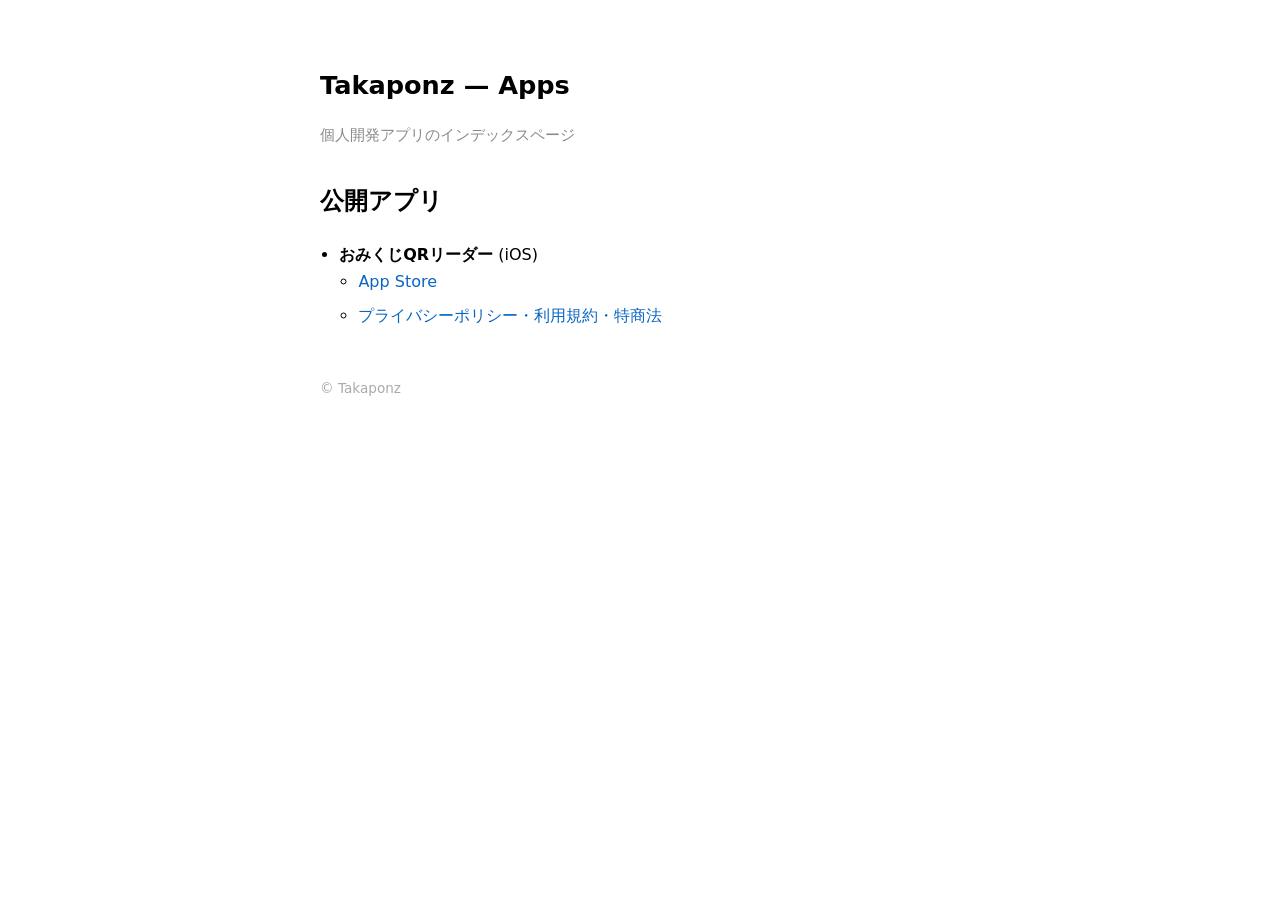
==== index.html @ 073e5090 "init: GitHub Pages ユーザーサイト初版 + app-ads.txt 配信 AdMob (pub-8138408268580214) 連携用に app-ads.txt をドメインルート" ====
<!DOCTYPE html>
<html lang="ja">
<head>
<meta charset="UTF-8">
<meta name="viewport" content="width=device-width, initial-scale=1.0">
<meta name="robots" content="noindex,nofollow">
<title>Takaponz — Apps</title>
<style>
  :root { color-scheme: light dark; }
  body {
    font-family: -apple-system, BlinkMacSystemFont, "Hiragino Sans", "Yu Gothic", system-ui, sans-serif;
    max-width: 640px;
    margin: 4rem auto;
    padding: 0 1.5rem;
    line-height: 1.7;
  }
  h1 { font-size: 1.6rem; margin-bottom: 0.5rem; }
  .sub { color: #888; font-size: 0.95rem; margin-bottom: 2rem; }
  ul { padding-left: 1.2rem; }
  li { margin-bottom: 0.4rem; }
  a { color: #0a66c2; text-decoration: none; }
  a:hover { text-decoration: underline; }
  footer { margin-top: 3rem; color: #aaa; font-size: 0.85rem; }
</style>
</head>
<body>
  <h1>Takaponz — Apps</h1>
  <p class="sub">個人開発アプリのインデックスページ</p>

  <h2>公開アプリ</h2>
  <ul>
    <li>
      <strong>おみくじQRリーダー</strong> (iOS)
      <ul>
        <li><a href="https://apps.apple.com/jp/app/id6778050721">App Store</a></li>
        <li><a href="https://takaponz.github.io/omikuji-qr-legal/">プライバシーポリシー・利用規約・特商法</a></li>
      </ul>
    </li>
  </ul>

  <footer>© Takaponz</footer>
</body>
</html>
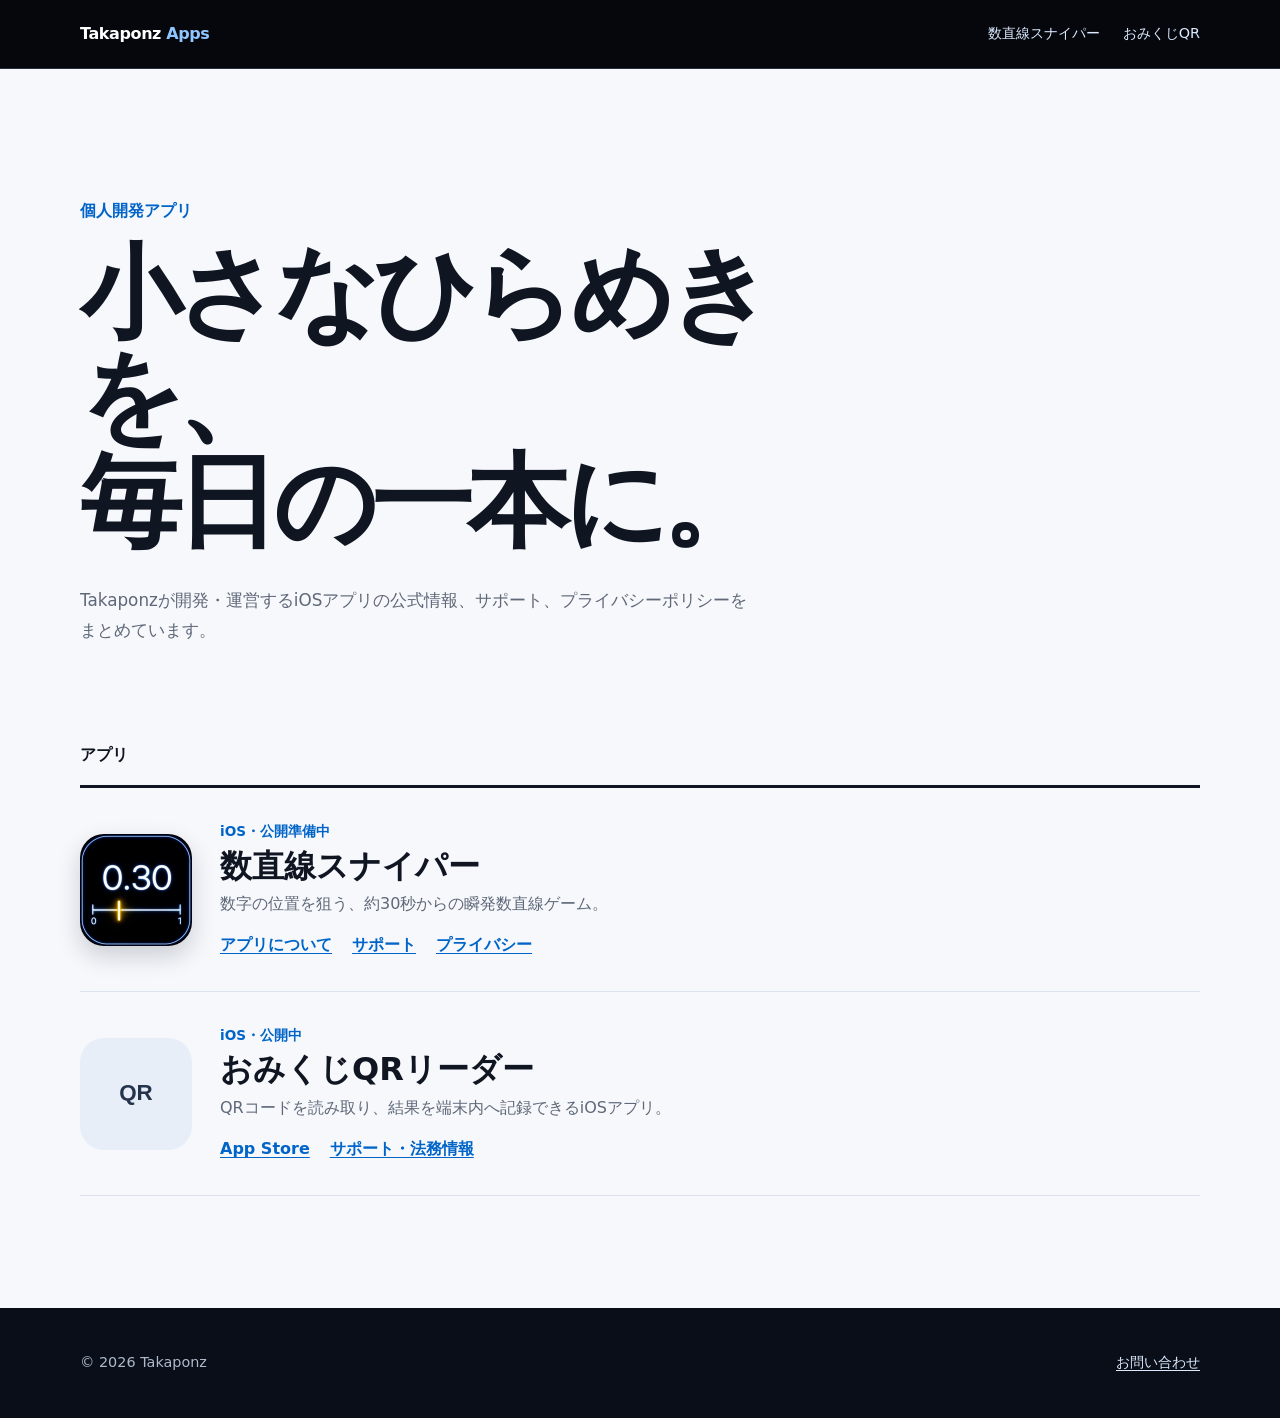
==== commit 52fc13d9: "feat: add Number Sniper public pages Add App Store-ready marketing, support, and privacy pages for N" ====
--- a/index.html
+++ b/index.html
@@ -1,43 +1,77 @@
 <!DOCTYPE html>
 <html lang="ja">
 <head>
-<meta charset="UTF-8">
-<meta name="viewport" content="width=device-width, initial-scale=1.0">
-<meta name="robots" content="noindex,nofollow">
-<title>Takaponz — Apps</title>
-<style>
-  :root { color-scheme: light dark; }
-  body {
-    font-family: -apple-system, BlinkMacSystemFont, "Hiragino Sans", "Yu Gothic", system-ui, sans-serif;
-    max-width: 640px;
-    margin: 4rem auto;
-    padding: 0 1.5rem;
-    line-height: 1.7;
-  }
-  h1 { font-size: 1.6rem; margin-bottom: 0.5rem; }
-  .sub { color: #888; font-size: 0.95rem; margin-bottom: 2rem; }
-  ul { padding-left: 1.2rem; }
-  li { margin-bottom: 0.4rem; }
-  a { color: #0a66c2; text-decoration: none; }
-  a:hover { text-decoration: underline; }
-  footer { margin-top: 3rem; color: #aaa; font-size: 0.85rem; }
-</style>
+  <meta charset="UTF-8">
+  <meta name="viewport" content="width=device-width, initial-scale=1.0">
+  <meta name="description" content="Takaponzが開発・運営するiOSアプリの公式サイトです。">
+  <meta name="robots" content="index,follow">
+  <link rel="canonical" href="https://takaponz.github.io/">
+  <link rel="stylesheet" href="/assets/site.css">
+  <title>Takaponz Apps</title>
 </head>
 <body>
-  <h1>Takaponz — Apps</h1>
-  <p class="sub">個人開発アプリのインデックスページ</p>
+  <a class="skip-link" href="#main">本文へ移動</a>
+  <header class="site-header">
+    <div class="header-inner">
+      <a class="brand" href="/" aria-label="Takaponz Apps ホーム">Takaponz <span>Apps</span></a>
+      <nav class="site-nav" aria-label="主要ナビゲーション">
+        <a href="/number-sniper/">数直線スナイパー</a>
+        <a href="https://takaponz.github.io/omikuji-qr-legal/">おみくじQR</a>
+      </nav>
+    </div>
+  </header>
 
-  <h2>公開アプリ</h2>
-  <ul>
-    <li>
-      <strong>おみくじQRリーダー</strong> (iOS)
-      <ul>
-        <li><a href="https://apps.apple.com/jp/app/id6778050721">App Store</a></li>
-        <li><a href="https://takaponz.github.io/omikuji-qr-legal/">プライバシーポリシー・利用規約・特商法</a></li>
-      </ul>
-    </li>
-  </ul>
+  <main id="main" class="hub-main">
+    <section class="hub-intro" aria-labelledby="hub-title">
+      <p class="kicker">個人開発アプリ</p>
+      <h1 id="hub-title">小さなひらめきを、<br>毎日の一本に。</h1>
+      <p>Takaponzが開発・運営するiOSアプリの公式情報、サポート、プライバシーポリシーをまとめています。</p>
+    </section>
 
-  <footer>© Takaponz</footer>
+    <section class="app-directory" aria-labelledby="apps-title">
+      <h2 id="apps-title">アプリ</h2>
+
+      <article class="app-row app-row-featured">
+        <img
+          src="/assets/number-sniper-icon-224.png"
+          srcset="/assets/number-sniper-icon-224.png 224w, /assets/number-sniper-icon-512.png 512w, /assets/number-sniper-icon.png 1024w"
+          sizes="(max-width: 640px) 76px, 112px"
+          alt="数直線スナイパーのアプリアイコン"
+          width="112"
+          height="112"
+        >
+        <div>
+          <p class="app-status">iOS・公開準備中</p>
+          <h3><a href="/number-sniper/">数直線スナイパー</a></h3>
+          <p>数字の位置を狙う、約30秒からの瞬発数直線ゲーム。</p>
+          <div class="inline-links">
+            <a href="/number-sniper/">アプリについて</a>
+            <a href="/number-sniper/support/">サポート</a>
+            <a href="/number-sniper/privacy/">プライバシー</a>
+          </div>
+        </div>
+      </article>
+
+      <article class="app-row">
+        <div class="app-monogram" aria-hidden="true">QR</div>
+        <div>
+          <p class="app-status">iOS・公開中</p>
+          <h3>おみくじQRリーダー</h3>
+          <p>QRコードを読み取り、結果を端末内へ記録できるiOSアプリ。</p>
+          <div class="inline-links">
+            <a href="https://apps.apple.com/jp/app/id6778050721">App Store</a>
+            <a href="https://takaponz.github.io/omikuji-qr-legal/">サポート・法務情報</a>
+          </div>
+        </div>
+      </article>
+    </section>
+  </main>
+
+  <footer class="site-footer">
+    <div class="footer-inner">
+      <p>© 2026 Takaponz</p>
+      <a href="mailto:takaponz.support@gmail.com">お問い合わせ</a>
+    </div>
+  </footer>
 </body>
 </html>
--- a/assets/site.css
+++ b/assets/site.css
@@ -0,0 +1,684 @@
+:root {
+  color-scheme: light;
+  --ink: #05070c;
+  --night: #0a0e18;
+  --paper: #f6f8fc;
+  --white: #ffffff;
+  --text: #101522;
+  --muted: #5f6878;
+  --line: #dce2ec;
+  --blue: #0a84ff;
+  --blue-dark: #0064c8;
+  --yellow: #ffd60a;
+  --max: 1120px;
+  font-family: -apple-system, BlinkMacSystemFont, "Hiragino Sans", "Yu Gothic UI", "Yu Gothic", system-ui, sans-serif;
+}
+
+* {
+  box-sizing: border-box;
+}
+
+html {
+  scroll-behavior: smooth;
+}
+
+body {
+  margin: 0;
+  background: var(--paper);
+  color: var(--text);
+  font-size: 16px;
+  line-height: 1.75;
+  -webkit-font-smoothing: antialiased;
+}
+
+img {
+  display: block;
+  max-width: 100%;
+  height: auto;
+}
+
+a {
+  color: var(--blue-dark);
+  text-underline-offset: 0.2em;
+  text-decoration-thickness: 0.08em;
+}
+
+a:hover {
+  text-decoration-thickness: 0.14em;
+}
+
+a:focus-visible,
+button:focus-visible {
+  outline: 3px solid var(--yellow);
+  outline-offset: 4px;
+}
+
+.skip-link {
+  position: fixed;
+  z-index: 100;
+  top: 0.75rem;
+  left: 0.75rem;
+  padding: 0.55rem 0.85rem;
+  background: var(--white);
+  color: var(--text);
+  transform: translateY(-200%);
+}
+
+.skip-link:focus {
+  transform: translateY(0);
+}
+
+.site-header {
+  position: relative;
+  z-index: 10;
+  background: var(--ink);
+  color: var(--white);
+  border-bottom: 1px solid #263044;
+}
+
+.header-inner,
+.footer-inner {
+  width: min(calc(100% - 3rem), var(--max));
+  margin: 0 auto;
+  display: flex;
+  align-items: center;
+  justify-content: space-between;
+  gap: 1.5rem;
+}
+
+.header-inner {
+  min-height: 68px;
+}
+
+.brand {
+  color: var(--white);
+  font-weight: 800;
+  letter-spacing: -0.025em;
+  text-decoration: none;
+}
+
+.brand span {
+  color: #8fc6ff;
+  font-weight: 600;
+}
+
+.site-nav {
+  display: flex;
+  align-items: center;
+  gap: 1.4rem;
+  font-size: 0.9rem;
+}
+
+.site-nav a {
+  color: #dceaff;
+  text-decoration: none;
+}
+
+.site-nav a:hover {
+  color: var(--white);
+}
+
+.hub-main,
+.document-main {
+  width: min(calc(100% - 3rem), var(--max));
+  margin: 0 auto;
+}
+
+.hub-intro {
+  padding: clamp(4.5rem, 10vw, 8rem) 0 clamp(3.5rem, 8vw, 6rem);
+  max-width: 820px;
+}
+
+.kicker {
+  margin: 0 0 1rem;
+  color: var(--blue-dark);
+  font-weight: 700;
+}
+
+.hub-intro h1 {
+  margin: 0;
+  font-family: ui-rounded, "Hiragino Maru Gothic ProN", sans-serif;
+  font-size: clamp(2.75rem, 8vw, 6.6rem);
+  line-height: 1.02;
+  letter-spacing: -0.055em;
+}
+
+.hub-intro > p:last-child {
+  max-width: 680px;
+  margin: 2rem 0 0;
+  color: var(--muted);
+  font-size: 1.05rem;
+}
+
+.app-directory {
+  padding: 0 0 7rem;
+}
+
+.app-directory > h2 {
+  margin: 0;
+  padding-bottom: 1rem;
+  border-bottom: 3px solid var(--text);
+  font-size: 1rem;
+}
+
+.app-row {
+  display: grid;
+  grid-template-columns: 112px minmax(0, 1fr);
+  gap: 1.75rem;
+  align-items: center;
+  padding: 2rem 0;
+  border-bottom: 1px solid var(--line);
+}
+
+.app-row img,
+.app-monogram {
+  border-radius: 24px;
+}
+
+.app-row img {
+  box-shadow: 0 10px 25px rgb(4 14 35 / 18%);
+}
+
+.app-row h3 {
+  margin: 0.1rem 0 0.3rem;
+  font-size: clamp(1.4rem, 3vw, 2rem);
+  line-height: 1.25;
+}
+
+.app-row h3 a {
+  color: inherit;
+  text-decoration: none;
+}
+
+.app-row p {
+  margin: 0;
+  color: var(--muted);
+}
+
+.app-row .app-status {
+  color: var(--blue-dark);
+  font-size: 0.85rem;
+  font-weight: 700;
+}
+
+.app-monogram {
+  display: grid;
+  width: 112px;
+  aspect-ratio: 1;
+  place-items: center;
+  background: #e7eef8;
+  color: #25344c;
+  font: 800 1.4rem/1 ui-rounded, sans-serif;
+}
+
+.inline-links {
+  display: flex;
+  flex-wrap: wrap;
+  gap: 0.5rem 1.25rem;
+  margin-top: 0.8rem;
+}
+
+.inline-links a {
+  font-weight: 650;
+}
+
+.product-hero {
+  position: relative;
+  overflow: hidden;
+  background: var(--ink);
+  color: var(--white);
+  min-height: 680px;
+}
+
+.hero-inner {
+  position: relative;
+  width: min(calc(100% - 3rem), var(--max));
+  min-height: 680px;
+  margin: 0 auto;
+  display: grid;
+  grid-template-columns: minmax(0, 1.2fr) minmax(260px, 0.8fr);
+  gap: clamp(2rem, 7vw, 6rem);
+  align-items: center;
+  padding: 5.5rem 0 7rem;
+}
+
+.hero-copy {
+  position: relative;
+  z-index: 2;
+}
+
+.hero-copy h1 {
+  margin: 0;
+  font-family: ui-rounded, "Hiragino Maru Gothic ProN", sans-serif;
+  font-size: clamp(3rem, 8vw, 6.4rem);
+  line-height: 1.04;
+  letter-spacing: -0.06em;
+}
+
+.hero-copy .hero-lead {
+  max-width: 620px;
+  margin: 1.5rem 0 0;
+  color: #c7d1df;
+  font-size: clamp(1.05rem, 2vw, 1.35rem);
+}
+
+.product-hero .kicker {
+  color: #8fc6ff;
+}
+
+.hero-meta {
+  display: flex;
+  flex-wrap: wrap;
+  align-items: center;
+  gap: 0.8rem 1.2rem;
+  margin-top: 2rem;
+}
+
+.release-badge {
+  display: inline-flex;
+  align-items: center;
+  min-height: 48px;
+  padding: 0.65rem 1.1rem;
+  border: 1px solid #4c5b73;
+  border-radius: 999px;
+  color: #d7e4f7;
+  font-weight: 700;
+}
+
+.hero-note {
+  color: #9da9bb;
+  font-size: 0.9rem;
+}
+
+.hero-icon-wrap {
+  position: relative;
+  z-index: 2;
+  justify-self: end;
+  width: min(100%, 390px);
+}
+
+.hero-icon {
+  width: 100%;
+  border-radius: 22.5%;
+  box-shadow: 0 30px 80px rgb(0 75 180 / 28%);
+}
+
+.hero-number-line {
+  position: absolute;
+  left: 0;
+  right: 0;
+  bottom: 2.8rem;
+  height: 44px;
+  color: #dcecff;
+  opacity: 0.88;
+}
+
+.hero-number-line::before {
+  content: "";
+  position: absolute;
+  top: 20px;
+  left: 0;
+  right: 0;
+  height: 3px;
+  background: currentColor;
+  box-shadow: 0 0 12px var(--blue);
+}
+
+.hero-number-line .tick,
+.hero-number-line .target {
+  position: absolute;
+  top: 8px;
+  width: 3px;
+  height: 28px;
+  background: currentColor;
+}
+
+.hero-number-line .tick:first-child { left: 0; }
+.hero-number-line .tick:nth-child(2) { left: 25%; }
+.hero-number-line .tick:nth-child(3) { left: 50%; }
+.hero-number-line .tick:nth-child(4) { left: 75%; }
+.hero-number-line .tick:nth-child(5) { right: 0; }
+
+.hero-number-line .target {
+  top: 0;
+  left: 30%;
+  width: 5px;
+  height: 44px;
+  border-radius: 4px;
+  background: var(--yellow);
+  box-shadow: 0 0 14px var(--yellow);
+}
+
+.product-main {
+  background: var(--white);
+}
+
+.product-section {
+  width: min(calc(100% - 3rem), var(--max));
+  margin: 0 auto;
+  padding: clamp(4.5rem, 9vw, 8rem) 0;
+}
+
+.section-heading {
+  max-width: 760px;
+  margin-bottom: 3rem;
+}
+
+.section-heading h2 {
+  margin: 0;
+  font-family: ui-rounded, "Hiragino Maru Gothic ProN", sans-serif;
+  font-size: clamp(2.2rem, 5vw, 4.4rem);
+  line-height: 1.1;
+  letter-spacing: -0.045em;
+}
+
+.section-heading p {
+  margin: 1rem 0 0;
+  color: var(--muted);
+  font-size: 1.05rem;
+}
+
+.feature-list {
+  border-top: 3px solid var(--text);
+}
+
+.feature-item {
+  display: grid;
+  grid-template-columns: minmax(170px, 0.35fr) minmax(0, 0.65fr);
+  gap: 2rem;
+  padding: 1.8rem 0;
+  border-bottom: 1px solid var(--line);
+}
+
+.feature-item h3,
+.feature-item p {
+  margin: 0;
+}
+
+.feature-item h3 {
+  font-size: 1.2rem;
+}
+
+.feature-item p {
+  color: var(--muted);
+}
+
+.screens-section {
+  background: #eaf4ff;
+}
+
+.screen-grid {
+  display: grid;
+  grid-template-columns: repeat(2, minmax(0, 1fr));
+  gap: clamp(1.5rem, 5vw, 4rem);
+  align-items: start;
+  max-width: 820px;
+  margin: 0 auto;
+}
+
+.screen-grid figure {
+  margin: 0;
+}
+
+.screen-grid img {
+  width: 100%;
+  border: 10px solid var(--ink);
+  border-radius: 44px;
+  box-shadow: 0 25px 45px rgb(32 79 130 / 18%);
+}
+
+.screen-grid figure:nth-child(2) {
+  margin-top: 5rem;
+}
+
+.screen-grid figcaption {
+  margin-top: 1rem;
+  font-weight: 700;
+}
+
+.support-callout {
+  background: var(--ink);
+  color: var(--white);
+}
+
+.support-callout .product-section {
+  display: grid;
+  grid-template-columns: minmax(0, 1fr) auto;
+  gap: 2rem;
+  align-items: center;
+}
+
+.support-callout h2 {
+  margin: 0;
+  font-family: ui-rounded, sans-serif;
+  font-size: clamp(2rem, 5vw, 4rem);
+  letter-spacing: -0.04em;
+}
+
+.support-callout p {
+  margin: 0.7rem 0 0;
+  color: #b9c5d6;
+}
+
+.button-link {
+  display: inline-flex;
+  align-items: center;
+  justify-content: center;
+  min-height: 52px;
+  padding: 0.8rem 1.35rem;
+  border-radius: 999px;
+  background: var(--blue-dark);
+  color: var(--white);
+  font-weight: 750;
+  text-decoration: none;
+  white-space: nowrap;
+}
+
+.button-link:hover {
+  background: #0055aa;
+  text-decoration: none;
+}
+
+.document-main {
+  padding: clamp(3.5rem, 8vw, 7rem) 0;
+}
+
+.document-header,
+.document-body {
+  max-width: 800px;
+}
+
+.document-header {
+  margin-bottom: 3.5rem;
+}
+
+.document-header h1 {
+  margin: 0;
+  font-family: ui-rounded, "Hiragino Maru Gothic ProN", sans-serif;
+  font-size: clamp(2.5rem, 7vw, 5rem);
+  line-height: 1.08;
+  letter-spacing: -0.05em;
+}
+
+.document-header p {
+  margin: 1rem 0 0;
+  color: var(--muted);
+  font-size: 1.05rem;
+}
+
+.document-meta {
+  margin-top: 1.4rem;
+  padding-top: 1rem;
+  border-top: 1px solid var(--line);
+  color: var(--muted);
+  font-size: 0.9rem;
+}
+
+.document-body section {
+  padding: 2rem 0;
+  border-top: 1px solid var(--line);
+}
+
+.document-body h2 {
+  margin: 0 0 0.8rem;
+  font-size: clamp(1.35rem, 3vw, 1.7rem);
+  line-height: 1.35;
+}
+
+.document-body h3 {
+  margin: 1.5rem 0 0.4rem;
+  font-size: 1.05rem;
+}
+
+.document-body p,
+.document-body ul,
+.document-body ol {
+  margin-top: 0.7rem;
+  margin-bottom: 0;
+}
+
+.document-body ul,
+.document-body ol {
+  padding-left: 1.4rem;
+}
+
+.document-body li + li {
+  margin-top: 0.45rem;
+}
+
+.support-email {
+  display: inline-block;
+  margin-top: 0.7rem;
+  font-size: clamp(1.1rem, 3vw, 1.4rem);
+  font-weight: 750;
+  overflow-wrap: anywhere;
+}
+
+.notice {
+  margin-top: 1.5rem;
+  padding: 1rem 1.2rem;
+  border-left: 5px solid var(--yellow);
+  background: #fff9d7;
+}
+
+.notice p {
+  margin: 0;
+}
+
+.site-footer {
+  background: var(--night);
+  color: #aeb9ca;
+}
+
+.footer-inner {
+  min-height: 110px;
+  font-size: 0.9rem;
+}
+
+.footer-inner a {
+  color: #dbeaff;
+}
+
+.footer-inner .inline-links {
+  margin-top: 0;
+}
+
+@media (max-width: 740px) {
+  .header-inner,
+  .footer-inner,
+  .hub-main,
+  .document-main,
+  .hero-inner,
+  .product-section {
+    width: min(calc(100% - 2rem), var(--max));
+  }
+
+  .header-inner {
+    align-items: flex-start;
+    flex-direction: column;
+    gap: 0.5rem;
+    padding: 0.9rem 0;
+  }
+
+  .site-nav {
+    width: 100%;
+    gap: 1rem;
+    overflow-x: auto;
+    padding-bottom: 0.1rem;
+    white-space: nowrap;
+  }
+
+  .app-row {
+    grid-template-columns: 76px minmax(0, 1fr);
+    gap: 1rem;
+  }
+
+  .app-row img,
+  .app-monogram {
+    width: 76px;
+    border-radius: 17px;
+  }
+
+  .hero-inner {
+    grid-template-columns: 1fr;
+    min-height: auto;
+    padding: 4rem 0 7rem;
+  }
+
+  .hero-icon-wrap {
+    justify-self: start;
+    width: 180px;
+  }
+
+  .hero-number-line {
+    bottom: 2rem;
+  }
+
+  .feature-item,
+  .support-callout .product-section {
+    grid-template-columns: 1fr;
+    gap: 0.7rem;
+  }
+
+  .screen-grid {
+    gap: 1rem;
+  }
+
+  .screen-grid img {
+    border-width: 6px;
+    border-radius: 26px;
+  }
+
+  .screen-grid figure:nth-child(2) {
+    margin-top: 2.5rem;
+  }
+
+  .footer-inner {
+    align-items: flex-start;
+    flex-direction: column;
+    justify-content: center;
+    gap: 0.2rem;
+  }
+}
+
+@media (max-width: 460px) {
+  .hub-intro h1,
+  .hero-copy h1 {
+    word-break: keep-all;
+  }
+
+  .screen-grid {
+    grid-template-columns: 1fr;
+    max-width: 300px;
+  }
+
+  .screen-grid figure:nth-child(2) {
+    margin-top: 0;
+  }
+}
+
+@media (prefers-reduced-motion: reduce) {
+  html {
+    scroll-behavior: auto;
+  }
+}
